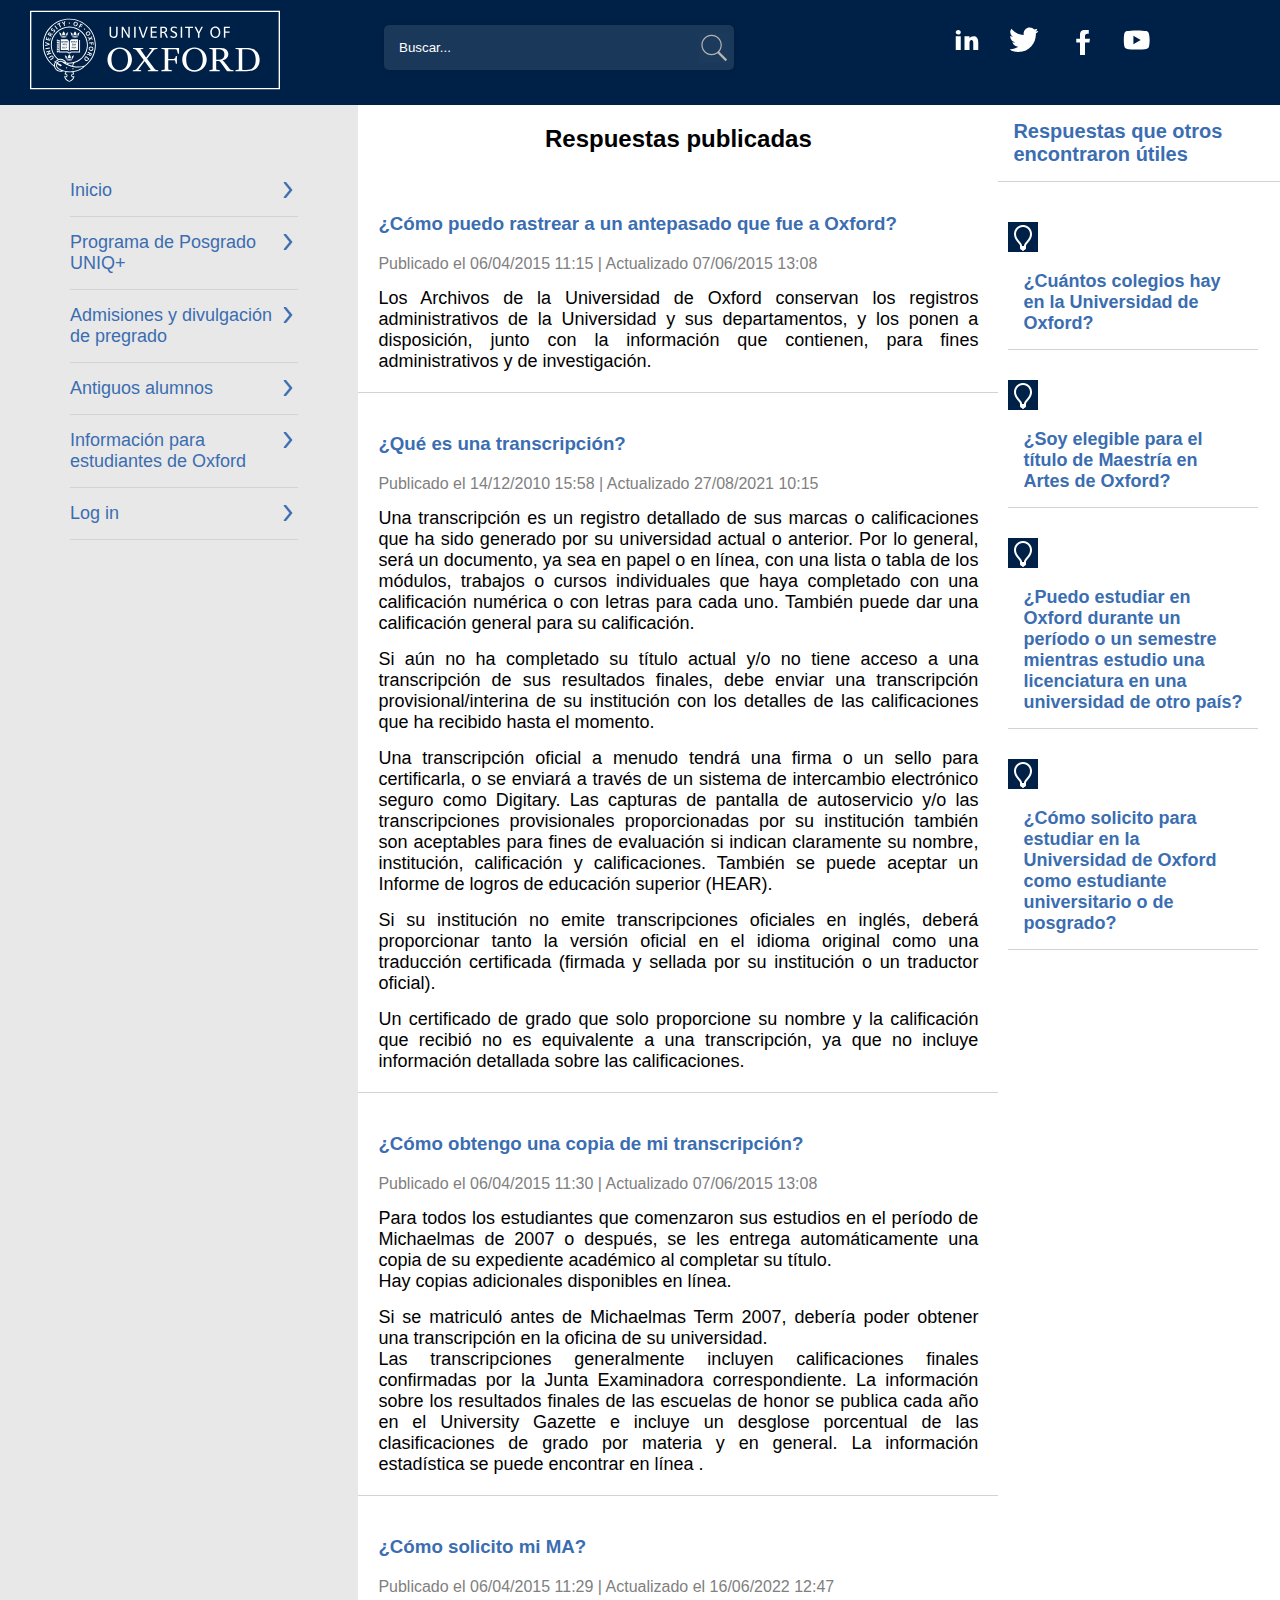
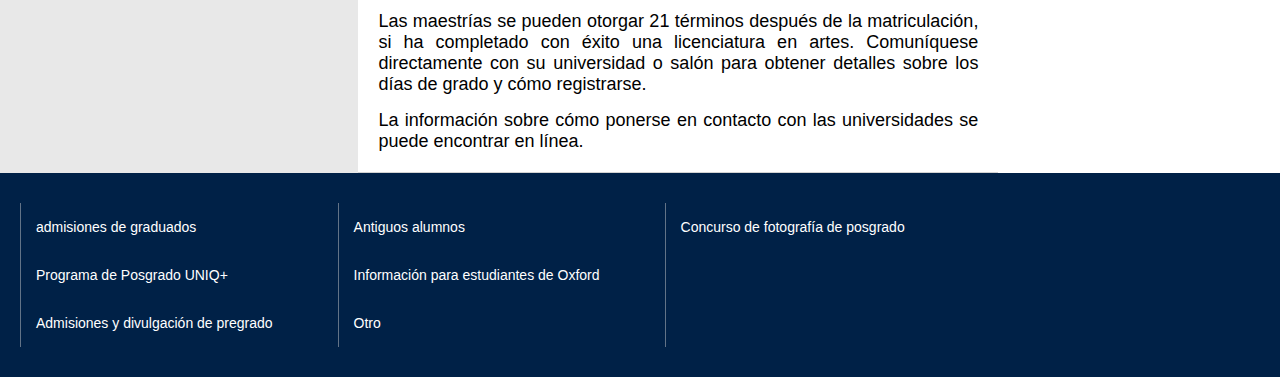
==== pages/FAQ.html @ 98af3a55 "2 páginas adicionales terminas, FAQ y Login. empezada la de noticias" ====
<!DOCTYPE html>
<html lang="es">

<head>
    <meta charset="UTF-8">
    <meta http-equiv="X-UA-Compatible" content="IE=edge">
    <meta name="viewport" content="width=device-width, initial-scale=1.0">
    <link rel="stylesheet" href="../css/FAQ.css">
    <link rel="icon" type="image/jpg" href="../img/logo.jpg">
    <title>Encontrar respuestas</title>
</head>

<body class="grid">
    <header>
        <div><a href="../index.html"><img src="../img/oxlogo-rect-border.svg" alt="logo de la universidad"></a></div>
        <div class="contenedor_busqueda">
            <input class="busqueda" type="text" placeholder="Buscar...">
            <button class="busqueda_btn"><i class="icono_busqueda"></i></button>
        </div>
        <div class="contenedor-redes">
            <a
                href="https://co.linkedin.com/?original_referer=https%3A%2F%2Fwww.google.com%2Fhttps://co.linkedin.com/?original_referer=https%3A%2F%2Fwww.google.com%2F">
                <i class="linkedin-icon"></i>
            </a>
            <a href="https://twitter.com/oxfordalumni">
                <i class="twitter-icon"></i>
            </a>
            <a href="http://www.facebook.com/oxfordalumni">
                <i class="facebook-icon"></i>
            </a>
            <a href="http://www.youtube.com/user/oxford">
                <i class="youtube-icon"></i>
            </a>
        </div>
    </header>
    <nav id="navegador-lateral">
        <ul class="lista-navegador-lateral">
            <li><a href="../index.html">Inicio<i></i></a></li>
            <li><a href="#">Programa de Posgrado UNIQ+<i></i></a></li>
            <li><a href="#">Admisiones y divulgación de pregrado<i></i></a></li>
            <li><a href="#">Antiguos alumnos<i></i></a></li>
            <li><a href="#">Información para estudiantes de Oxford<i></i></a></li>
            <li><a href="../pages/login.html">Log in<i></i></a></li>
        </ul>
    </nav>
    <main class="contenido">
        <h2>Respuestas publicadas</h2>
        <section>
            <h3>¿Cómo puedo rastrear a un antepasado que fue a Oxford?</h3>
            <span>Publicado el 06/04/2015 11:15 | Actualizado 07/06/2015 13:08</span>
            <p>Los Archivos de la Universidad de Oxford conservan los registros administrativos de la Universidad y sus
                departamentos, y los ponen a disposición, junto con la información que contienen, para fines
                administrativos y de investigación.</p>
        </section>
        <section>
            <h3>¿Qué es una transcripción?</h3>
            <span>Publicado el 14/12/2010 15:58 | Actualizado 27/08/2021 10:15</span>
            <p>Una transcripción es un registro detallado de sus marcas o calificaciones que ha sido generado por su
                universidad actual o anterior. Por lo general, será un documento, ya sea en papel o en línea, con una
                lista o tabla de los módulos, trabajos o cursos individuales que haya completado con una calificación
                numérica o con letras para cada uno. También puede dar una calificación general para su calificación.
            </p>
            <p>
                Si aún no ha completado su título actual y/o no tiene acceso a una transcripción de sus resultados
                finales, debe enviar una transcripción provisional/interina de su institución con los detalles de las
                calificaciones que ha recibido hasta el momento.
            </p>
            <p>
                Una transcripción oficial a menudo tendrá una firma o un sello para certificarla, o se enviará a través
                de un sistema de intercambio electrónico seguro como Digitary. Las capturas de pantalla de autoservicio
                y/o las transcripciones provisionales proporcionadas por su institución también son aceptables para
                fines de evaluación si indican claramente su nombre, institución, calificación y calificaciones. También
                se puede aceptar un Informe de logros de educación superior (HEAR).
            <p>
                Si su institución no emite transcripciones oficiales en inglés, deberá proporcionar tanto la versión
                oficial en el idioma original como una traducción certificada (firmada y sellada por su institución o un
                traductor oficial).
            </p>
            <p>
                Un certificado de grado que solo proporcione su nombre y la calificación que recibió no es equivalente a
                una transcripción, ya que no incluye información detallada sobre las calificaciones.
            </p>
        </section>
        <section>
            <h3>¿Cómo obtengo una copia de mi transcripción?</h3>
            <span>Publicado el 06/04/2015 11:30 | Actualizado 07/06/2015 13:08</span>
            <p>Para todos los estudiantes que comenzaron sus estudios en el período de Michaelmas de 2007 o después, se
                les entrega automáticamente una copia de su expediente académico al completar su título. <br>
                Hay copias adicionales disponibles en línea.
            </p>


            <p>
                Si se matriculó antes de Michaelmas Term 2007, debería poder obtener una transcripción en la oficina de
                su universidad. <br>

                Las transcripciones generalmente incluyen calificaciones finales confirmadas por la Junta Examinadora
                correspondiente. La información sobre los resultados finales de las escuelas de honor se publica cada
                año en el University Gazette e incluye un desglose porcentual de las clasificaciones de grado por
                materia y en general. La información estadística se puede encontrar en línea .
            </p>
        </section>
        <section>
            <h3>¿Cómo solicito mi MA?</h3>
            <span>Publicado el 06/04/2015 11:29 | Actualizado el 16/06/2022 12:47</span>
            <p>Las maestrías se pueden otorgar 21 términos después de la matriculación, si ha completado con éxito una
                licenciatura en artes. Comuníquese directamente con su universidad o salón para obtener detalles sobre
                los días de grado y cómo registrarse.
            </p>
            <p>
                La información sobre cómo ponerse en contacto con las universidades se puede encontrar en línea.
            </p>
        </section>
    </main>
    <aside id="aside-lateral">
        <h3>Respuestas que otros encontraron útiles</h3>
        <ul id="lista-preguntas">
            <li>
                <span class="icono-bombilla"></span>
                <a href="#">
                    <h3>¿Cuántos colegios hay en la Universidad de Oxford?</h3>
                </a>
            </li>
            <li>
                <span class="icono-bombilla"></span>
                <a href="#">
                    <h3>¿Soy elegible para el título de Maestría en Artes de Oxford?</h3>
                </a>
            </li>
            <li>
                <span class="icono-bombilla"></span>
                <a href="#">
                    <h3>¿Puedo estudiar en Oxford durante un período o un semestre mientras estudio una licenciatura en
                        una universidad de otro país?</h3>
                </a>
            </li>
            <li>
                <span class="icono-bombilla"></span>
                <a href="#">
                    <h3>¿Cómo solicito para estudiar en la Universidad de Oxford como estudiante universitario o de
                        posgrado?
                    </h3>
                </a>
            </li>
        </ul>
    </aside>

    <footer>
        <section>
            <ul>
                <li><a href="#">admisiones de graduados</a></li>
                <li><a href="#">Programa de Posgrado UNIQ+</a></li>
                <li><a href="#">Admisiones y divulgación de pregrado</a></li>
            </ul>
        </section>
        <section>
            <ul>
                <li><a href="#">Antiguos alumnos</a></li>
                <li><a href="#">Información para estudiantes de Oxford</a></li>
                <li><a href="#">Otro</a></li>
            </ul>
        </section>
        <section>
            <ul>
                <li><a href="#">Concurso de fotografía de posgrado</a></li>
            </ul>
        </section>
    </footer>
</body>

</html>
---- css/FAQ.css ----
@import url('variables.css');

* {
    box-sizing: border-box;
    margin: 0;
    padding: 0;
    text-decoration: none;
    list-style: none;
}

.grid {
    position: relative;
    display: grid;
    grid-template-columns: 28% 50% 22%;
    background-color: #fff;
    font-family: 'Nanum Gothic', Arial, Helvetica, sans-serif;
}

header {
    background-color: var(--color-primario);
    min-height: 35px;
    grid-column: 1/-1;
    color: whitesmoke;
    text-align: left;
    padding: 10px;
}

header img {
    width: 250px;
    height: 80px;
    margin-left: 20px;
}

.contenedor-redes {
    position: absolute;
    display: flex;
    justify-content: space-between;
    width: 200px;
    height: 30px;
    right: 10%;
    top: 25px;
}

.contenedor-redes a i {
    background-color: white;
    height: 100%;
    width: 30px;
    border-radius: 10px;
}

.contenedor-redes a .linkedin-icon {
    display: inline-block;
    background-size: contain;
    background-image: url(../img/icons8-linkedin.svg);
}

.contenedor-redes a .twitter-icon {
    display: inline-block;
    background-size: cover;
    background-image: url(../img/icons8-twitter.svg);
    background-color: var(--color-primario);
}

.contenedor-redes a .facebook-icon {
    display: inline-block;
    background-size: cover;
    background-image: url(../img/icons8-facebook.svg);
}

.contenedor-redes a .youtube-icon {
    display: inline-block;
    background-size: cover;
    background-image: url(../img/icons8-youtube-play.svg);
    background-color: var(--color-primario);
}

.contenedor-enlaces-header {
    position: absolute;
    display: flex;
    justify-content: space-between;
    color: #fff;
    right: 300px;
    top: 30px;
    height: 30px;
    width: 230px;
}

a {
    font-size: 20px;
    text-decoration: none;
    color: inherit;
}

a:hover {
    color: rgb(203, 203, 203);
    text-decoration: underline;
    text-decoration-thickness: 0.5px;
    transition: color 0.3s ease-in-out;
}

.contenedor_busqueda {
    position: absolute;
    left: 30%;
    top: 25px;
}

.busqueda {
    width: 350px;
    height: 45px;
    border-style: none;
    background-color: #1a385a;
    padding-left: 15px;
    padding-right: 45px;
    color: #fff;
    overflow: hidden;
    border-radius: 5px;
    box-shadow: 0px 0px 5px rgba(0, 0, 0, 0.2);
}

input[type="text"]:focus {
    outline: none;
    background-color: #fff;
    color: #262525;
    font-size: 16px;

}

.busqueda::placeholder {
    color: #fff;
    transition: color 0.5s ease-in-out;
}

input[type="text"]:focus::placeholder {
    color: #262525;
}

.busqueda_btn {
    right: 5px;
    top: 8px;
    position: absolute;
    background-color: transparent;
    border-style: none;
    cursor: pointer;
    width: 30px;
    height: 30px;
}

.busqueda_btn .icono_busqueda {
    display: inline-block;
    background-size: cover;
    background-image: url(../img/icons8-búsqueda.svg);
    width: 30px;
    height: 30px;
}

#navegador-lateral {
    display: flex;
    color: var(--color-fuente);
    background-color: var(--color-fondo);
    /* grid-row: 1; */
    flex-direction: column;
    position: relative;
}

.lista-navegador-lateral {
    margin: 60px 60px 150px;
    border-radius: 10px;
    padding-left: 10px;
}

#navegador-lateral ul>li {
    padding: 15px 0px;
    align-items: center;
    border-bottom: 1px solid lightgray;
}

.lista-navegador-lateral li a {
    font-size: 18px;
    display: flex;
    justify-content: space-between;
}

.lista-navegador-lateral li a i {
    background-image: url(../img/icons8-chevron-right-30.png);
    display: inline-block;
    background-size: cover;
    height: 20px;
    width: 15px;
    padding-left: 20px;
}

#aside-lateral ul {
    font-family: var(--fuente-secudaria);
    padding-top: 40px;
    padding-left: 10px;
}

#aside-lateral ul li {
    padding-bottom: 30px;
}

aside h3 {
    text-align: left;
    font-family: var(--fuente-secudaria);
    color: var(--color-fuente);
    font-size: 20px;
    border-bottom: 1px solid lightgray;
    padding: 15px;
    margin: 0;
}

#aside-lateral .icono-bombilla {
    background-image: url(../img/icons8-light-30.png);
    background-size: contain;
    display: inline-block;
    width: 30px;
    height: 30px;
    background-color: var(--color-primario);
}

#aside-lateral ul h3 {
    display: inline-block;
    width: 250px;
    font-size: 18px;
    vertical-align: middle;
}

#aside-lateral h3>span {
    font-size: 16px;
    font-weight: normal;
}

.contenido section {
    text-align: justify;
    padding: 20px;
    border-bottom: 1px solid lightgray;
}

.contenido>h2 {
    text-align: center;
    padding: 20px;
}

.contenido section>h3 {
    color: var(--color-fuente);
    padding: 20px 0px;
}

.contenido section>span {
    color: gray;
    margin-bottom: 20px;
}

.contenido section>p {
    font-size: 18px;
    padding-top: 15px;
}

footer {
    display: flex;
    background-color: var(--color-primario);
    grid-column: 1/-1;
}

footer section {
    margin: 30px 30px;
    color: white;
    border-left: 1px solid rgba(211, 211, 211, 0.466);
    margin-left: 20px;
}

footer section a {
    font-size: 14px;
}

footer section li {
    padding: 15px;
}
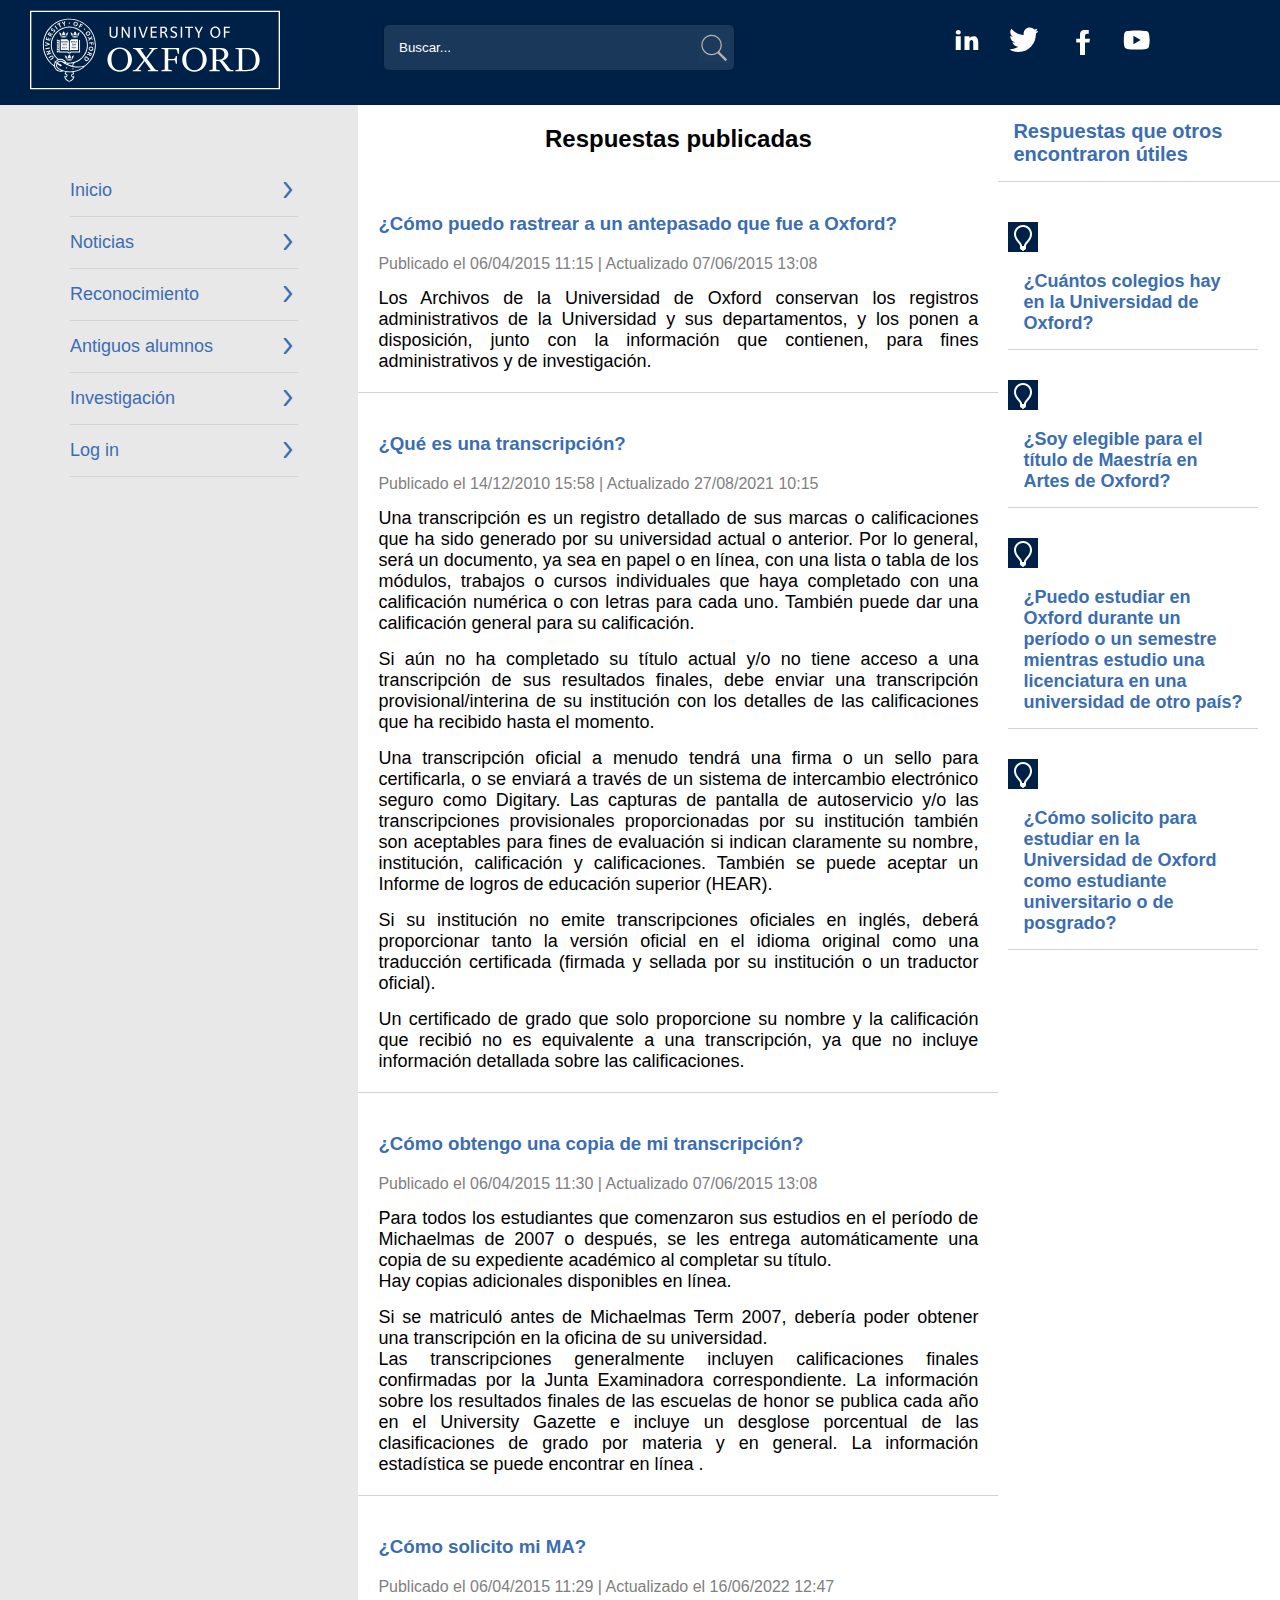
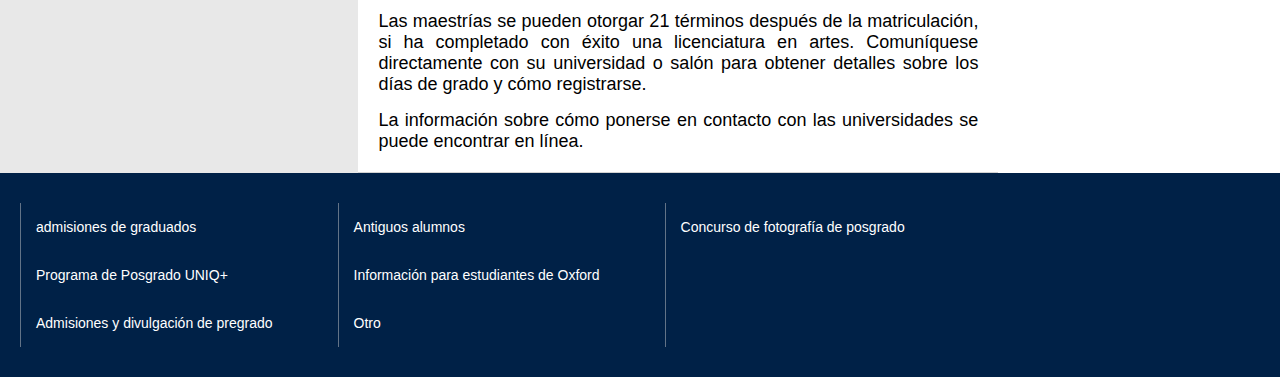
==== commit d2acc5e4: "Proyecto terminado" ====
--- a/pages/FAQ.html
+++ b/pages/FAQ.html
@@ -16,19 +16,22 @@
         <div class="contenedor_busqueda">
             <input class="busqueda" type="text" placeholder="Buscar...">
             <button class="busqueda_btn"><i class="icono_busqueda"></i></button>
+            <script src="../js/buscador.js"></script>
+
+
         </div>
         <div class="contenedor-redes">
-            <a
-                href="https://co.linkedin.com/?original_referer=https%3A%2F%2Fwww.google.com%2Fhttps://co.linkedin.com/?original_referer=https%3A%2F%2Fwww.google.com%2F">
+            <a href="https://co.linkedin.com/?original_referer=https%3A%2F%2Fwww.google.com%2Fhttps://co.linkedin.com/?original_referer=https%3A%2F%2Fwww.google.com%2F"
+                target="_blank">
                 <i class="linkedin-icon"></i>
             </a>
-            <a href="https://twitter.com/oxfordalumni">
+            <a href="https://twitter.com/oxfordalumni" target="_blank">
                 <i class="twitter-icon"></i>
             </a>
-            <a href="http://www.facebook.com/oxfordalumni">
+            <a href="http://www.facebook.com/oxfordalumni" target="_blank">
                 <i class="facebook-icon"></i>
             </a>
-            <a href="http://www.youtube.com/user/oxford">
+            <a href="http://www.youtube.com/user/oxford" target="_blank">
                 <i class="youtube-icon"></i>
             </a>
         </div>
@@ -36,10 +39,10 @@
     <nav id="navegador-lateral">
         <ul class="lista-navegador-lateral">
             <li><a href="../index.html">Inicio<i></i></a></li>
-            <li><a href="#">Programa de Posgrado UNIQ+<i></i></a></li>
-            <li><a href="#">Admisiones y divulgación de pregrado<i></i></a></li>
+            <li><a href="../pages/noticias.html">Noticias<i></i></a></li>
+            <li><a href="../pages/reconocimiento.html">Reconocimiento<i></i></a></li>
             <li><a href="#">Antiguos alumnos<i></i></a></li>
-            <li><a href="#">Información para estudiantes de Oxford<i></i></a></li>
+            <li><a href="../pages/investigacion.html">Investigación<i></i></a></li>
             <li><a href="../pages/login.html">Log in<i></i></a></li>
         </ul>
     </nav>
